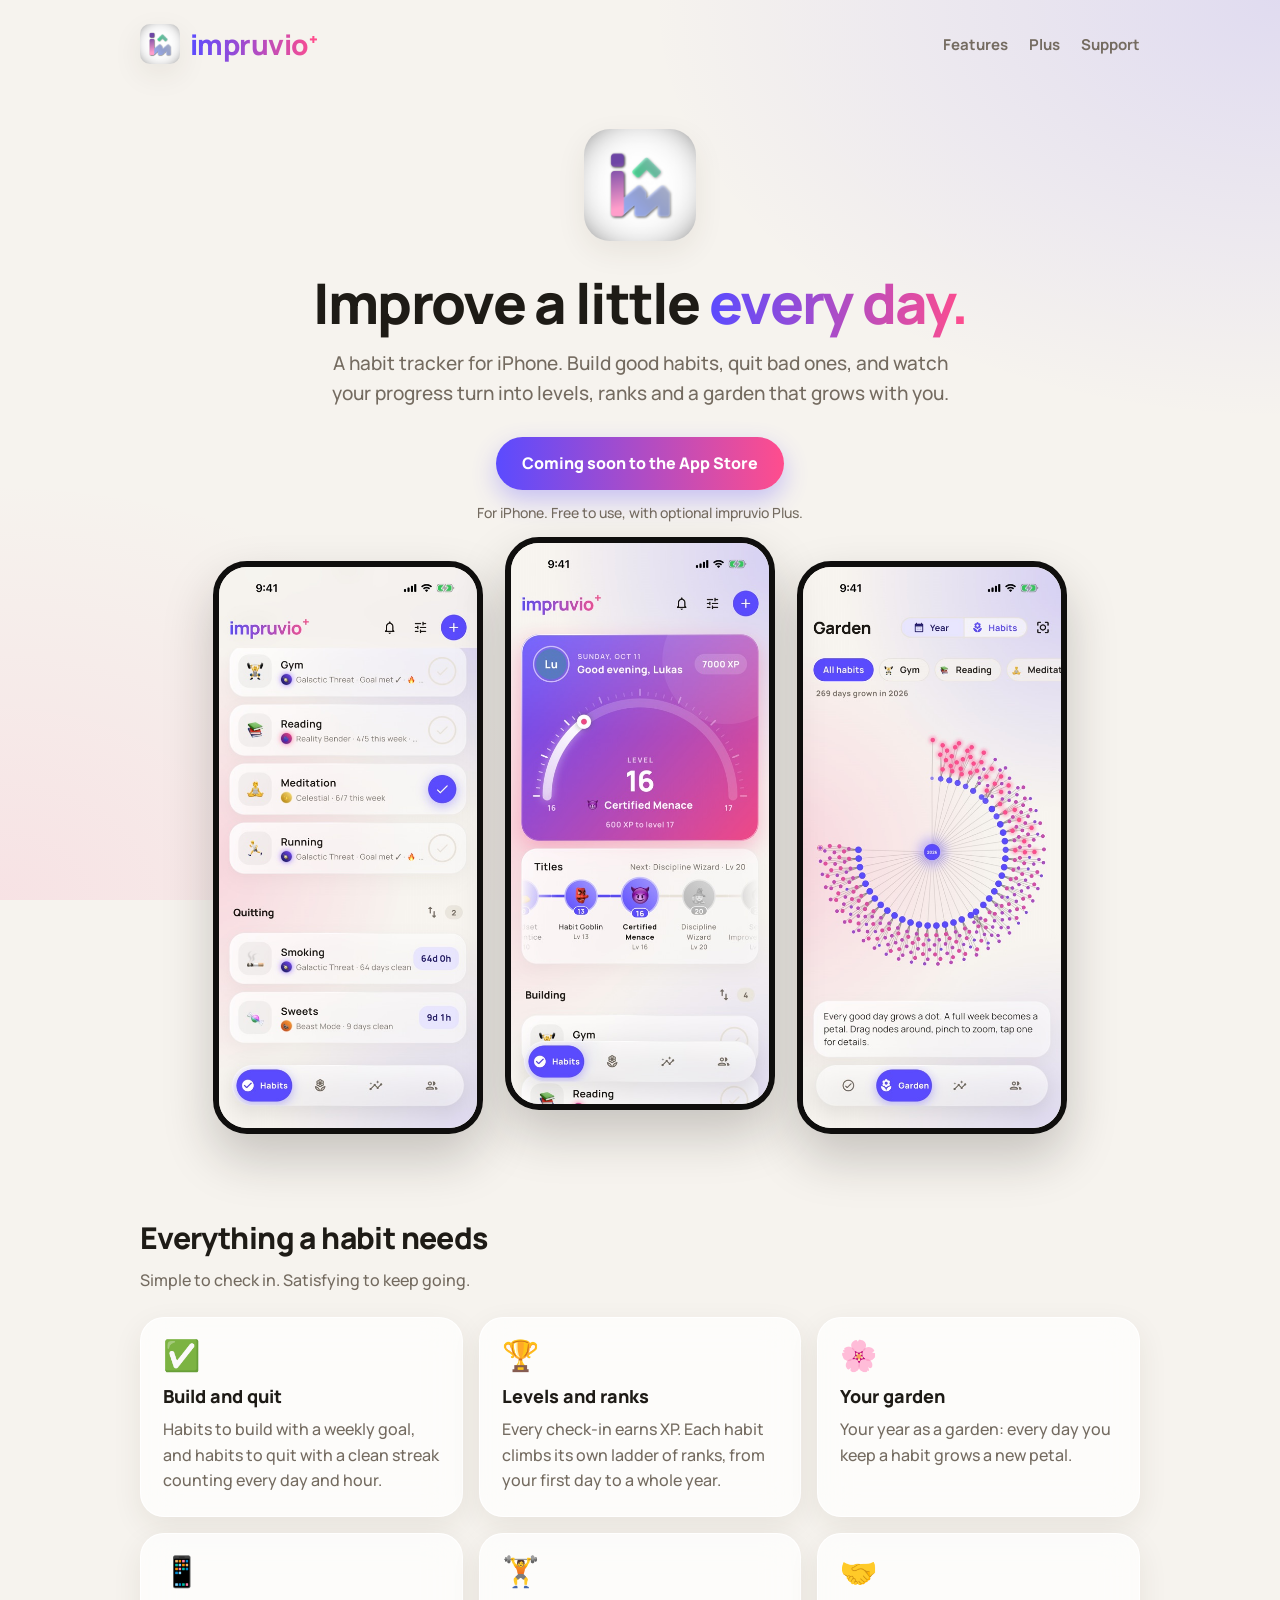
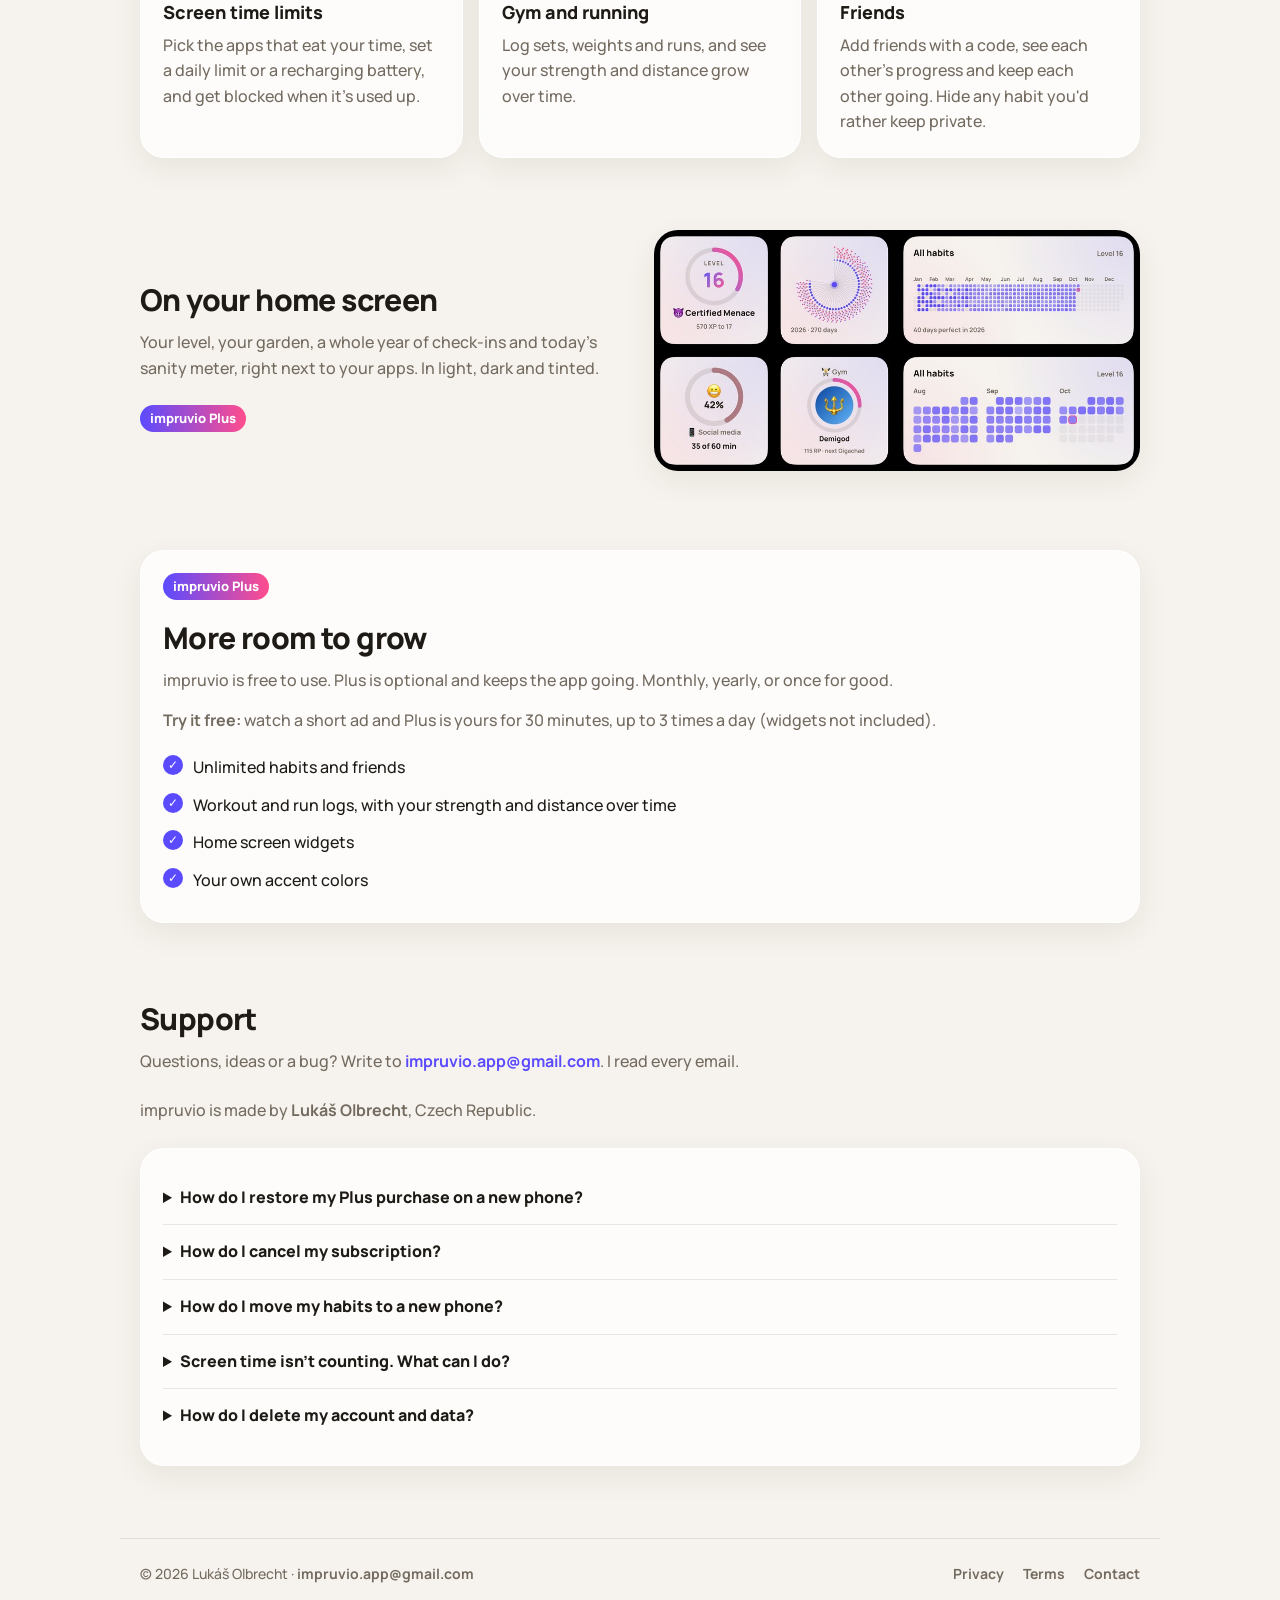
==== index.html @ 6f038782 "impruvio website Co-Authored-By: Claude Opus 5.5 <noreply@anthropic.com>" ====
<!doctype html>
<html lang="en">
  <head>
    <meta charset="utf-8" />
    <meta name="viewport" content="width=device-width, initial-scale=1" />
    <title>impruvio · Habit tracker with ranks, a garden and screen time limits</title>
    <meta
      name="description"
      content="impruvio is a habit tracker for iPhone that makes progress feel like a game: build good habits, quit bad ones, climb ranks, grow your garden and limit social media with screen time blocks."
    />
    <link rel="canonical" href="https://impruvio.app/" />
    <meta property="og:type" content="website" />
    <meta property="og:site_name" content="impruvio" />
    <meta property="og:title" content="impruvio · Habit tracker with ranks, a garden and screen time limits" />
    <meta property="og:description" content="Build good habits, quit bad ones, climb ranks and grow your garden. For iPhone." />
    <meta property="og:url" content="https://impruvio.app/" />
    <meta property="og:image" content="https://impruvio.app/img/og.jpg" />
    <meta property="og:image:width" content="1200" />
    <meta property="og:image:height" content="630" />
    <meta name="twitter:card" content="summary_large_image" />
    <meta name="twitter:image" content="https://impruvio.app/img/og.jpg" />
    <script type="application/ld+json">
      {
        "@context": "https://schema.org",
        "@type": "WebSite",
        "name": "impruvio",
        "alternateName": ["impruvio.app", "impruvio habit tracker"],
        "url": "https://impruvio.app/"
      }
    </script>
    <script type="application/ld+json">
      {
        "@context": "https://schema.org",
        "@type": "MobileApplication",
        "name": "impruvio",
        "url": "https://impruvio.app/",
        "image": "https://impruvio.app/img/logo-512.png",
        "description": "A habit tracker that makes progress feel like a game: build good habits, quit bad ones, climb ranks, grow your garden and limit social media with screen time blocks.",
        "operatingSystem": "iOS",
        "applicationCategory": "HealthApplication",
        "offers": { "@type": "Offer", "price": "0", "priceCurrency": "EUR" },
        "author": { "@type": "Person", "name": "Lukáš Olbrecht" },
        "email": "impruvio.app@gmail.com"
      }
    </script>
    <meta name="theme-color" content="#f6f3ee" media="(prefers-color-scheme: light)" />
    <meta name="theme-color" content="#131211" media="(prefers-color-scheme: dark)" />
    <link rel="icon" href="/favicon.ico" sizes="any" />
    <link rel="icon" type="image/png" sizes="48x48" href="/favicon-48.png" />
    <link rel="icon" type="image/png" sizes="96x96" href="/favicon-96.png" />
    <link rel="icon" type="image/png" sizes="192x192" href="/favicon-192.png" />
    <link rel="apple-touch-icon" href="apple-touch-icon.png" />
    <link rel="preconnect" href="https://fonts.googleapis.com" />
    <link rel="preconnect" href="https://fonts.gstatic.com" crossorigin />
    <link
      href="https://fonts.googleapis.com/css2?family=Manrope:wght@500;700;800&display=swap"
      rel="stylesheet"
    />
    <link rel="stylesheet" href="style.css" />
  </head>
  <body>
    <header>
      <div class="wrap">
        <a class="brand" href="./">
          <img src="img/icon.png" alt="" />
          <span class="wordmark">impruvio<sup>+</sup></span>
        </a>
        <nav>
          <a href="#features">Features</a>
          <a href="#plus">Plus</a>
          <a class="keep" href="#support">Support</a>
        </nav>
      </div>
    </header>

    <main>
      <div class="wrap hero">
        <img class="icon" src="img/icon.png" alt="impruvio app icon" />
        <h1>Improve a little <span class="gradient">every day.</span></h1>
        <p class="lead">
          A habit tracker for iPhone. Build good habits, quit bad ones, and
          watch your progress turn into levels, ranks and a garden that grows
          with you.
        </p>
        <!-- Replace with the App Store link once the app is live. -->
        <a class="button" href="#support">Coming soon to the App Store</a>
        <span class="note">For iPhone. Free to use, with optional impruvio Plus.</span>

        <div class="phones">
          <img
            src="img/habits_indigo_pink_light.jpg"
            alt="impruvio habits list with ranks and streaks"
            loading="lazy"
          />
          <img
            class="light-only"
            src="img/home_indigo_pink_light.jpg"
            alt="impruvio home screen with your level and titles"
          />
          <img
            class="dark-only"
            src="img/home_indigo_pink_dark.jpg"
            alt="impruvio home screen with your level and titles"
          />
          <img
            src="img/garden_indigo_pink_light.jpg"
            alt="impruvio garden: every day you keep a habit grows a petal"
            loading="lazy"
          />
        </div>
      </div>

      <section id="features">
        <div class="wrap">
          <h2>Everything a habit needs</h2>
          <p class="section-lead">Simple to check in. Satisfying to keep going.</p>
          <div class="grid">
            <div class="card">
              <div class="emoji">✅</div>
              <h3>Build and quit</h3>
              <p>
                Habits to build with a weekly goal, and habits to quit with a
                clean streak counting every day and hour.
              </p>
            </div>
            <div class="card">
              <div class="emoji">🏆</div>
              <h3>Levels and ranks</h3>
              <p>
                Every check-in earns XP. Each habit climbs its own ladder of
                ranks, from your first day to a whole year.
              </p>
            </div>
            <div class="card">
              <div class="emoji">🌸</div>
              <h3>Your garden</h3>
              <p>
                Your year as a garden: every day you keep a habit grows a new
                petal.
              </p>
            </div>
            <div class="card">
              <div class="emoji">📱</div>
              <h3>Screen time limits</h3>
              <p>
                Pick the apps that eat your time, set a daily limit or a
                recharging battery, and get blocked when it's used up.
              </p>
            </div>
            <div class="card">
              <div class="emoji">🏋️</div>
              <h3>Gym and running</h3>
              <p>
                Log sets, weights and runs, and see your strength and distance
                grow over time.
              </p>
            </div>
            <div class="card">
              <div class="emoji">🤝</div>
              <h3>Friends</h3>
              <p>
                Add friends with a code, see each other's progress and keep each
                other going. Hide any habit you'd rather keep private.
              </p>
            </div>
          </div>
        </div>
      </section>

      <section id="widgets">
        <div class="wrap split">
          <div>
            <h2>On your home screen</h2>
            <p class="section-lead">
              Your level, your garden, a whole year of check-ins and today's
              sanity meter, right next to your apps. In light, dark and tinted.
            </p>
            <span class="plus-tag">impruvio Plus</span>
          </div>
          <div>
            <img class="light-only" src="img/widgets_light.jpg" alt="impruvio home screen widgets" loading="lazy" />
            <img class="dark-only" src="img/widgets_dark.jpg" alt="impruvio home screen widgets" loading="lazy" />
          </div>
        </div>
      </section>

      <section id="plus">
        <div class="wrap">
          <div class="card">
            <span class="plus-tag">impruvio Plus</span>
            <h2 style="margin-top: 14px">More room to grow</h2>
            <p class="section-lead" style="margin-bottom: 0">
              impruvio is free to use. Plus is optional and keeps the app going.
              Monthly, yearly, or once for good.
            </p>
            <p style="margin: 14px 0 0">
              <strong>Try it free:</strong> watch a short ad and Plus is yours
              for 30 minutes, up to 3 times a day (widgets not included).
            </p>
            <ul class="ticks">
              <li>Unlimited habits and friends</li>
              <li>Workout and run logs, with your strength and distance over time</li>
              <li>Home screen widgets</li>
              <li>Your own accent colors</li>
            </ul>
          </div>
        </div>
      </section>

      <section id="support">
        <div class="wrap">
          <h2>Support</h2>
          <p class="section-lead">
            Questions, ideas or a bug? Write to
            <a href="mailto:impruvio.app@gmail.com">impruvio.app@gmail.com</a>.
            I read every email.
          </p>
          <p class="section-lead">
            impruvio is made by <strong>Lukáš Olbrecht</strong>, Czech
            Republic.
          </p>
          <div class="card">
            <details>
              <summary>How do I restore my Plus purchase on a new phone?</summary>
              <p>
                Open impruvio → Settings → impruvio Plus → Restore purchase,
                signed in with the same Apple ID you bought it with.
              </p>
            </details>
            <details>
              <summary>How do I cancel my subscription?</summary>
              <p>
                In impruvio → Settings → impruvio Plus → Manage subscription, or
                in the iPhone Settings app → your name → Subscriptions. Plus
                stays on until the end of the period you paid for.
              </p>
            </details>
            <details>
              <summary>How do I move my habits to a new phone?</summary>
              <p>
                Sign in (Settings → Account) with Apple, Google or email on
                both phones. Your habits sync automatically.
              </p>
            </details>
            <details>
              <summary>Screen time isn't counting. What can I do?</summary>
              <p>
                impruvio needs Screen Time access (it asks when you set the
                habit up). Check iPhone Settings → Screen Time → Apps with
                Screen Time Access → impruvio. Minutes are counted in small
                steps, so the number can lag behind by a few minutes.
              </p>
            </details>
            <details>
              <summary>How do I delete my account and data?</summary>
              <p>
                Settings → Account → Delete account. This removes your account
                and everything stored online. Deleting the app removes the data
                on your phone. See the <a href="privacy.html">privacy policy</a>.
              </p>
            </details>
          </div>
        </div>
      </section>
    </main>

    <footer>
      <div class="wrap">
        <span>© 2026 Lukáš Olbrecht · <a class="inline" href="mailto:impruvio.app@gmail.com">impruvio.app@gmail.com</a></span>
        <span>
          <a href="privacy.html">Privacy</a>
          <a href="terms.html">Terms</a>
          <a href="contact.html">Contact</a>
        </span>
      </div>
    </footer>
  </body>
</html>
---- style.css ----
/* impruvio: the app's look (lib/theme/app_theme.dart) on the web. */
:root {
  --bg: #f6f3ee;
  --ink: #1e1b16;
  --muted: #746b60;
  --card: rgba(255, 255, 255, 0.72);
  --card-border: rgba(255, 255, 255, 0.9);
  --line: rgba(59, 47, 30, 0.1);
  --accent1: #5b4bff;
  --accent2: #ff4d8d;
  --wash1: rgba(91, 75, 255, 0.14);
  --wash2: rgba(255, 77, 141, 0.1);
  --shadow: 0 10px 30px rgba(59, 47, 30, 0.08);
  --radius: 24px;
}

@media (prefers-color-scheme: dark) {
  :root {
    --bg: #131211;
    --ink: #f2ede6;
    --muted: #a39a8f;
    --card: rgba(255, 255, 255, 0.05);
    --card-border: rgba(255, 255, 255, 0.08);
    --line: rgba(255, 255, 255, 0.08);
    --accent1: #8a7fff;
    --accent2: #ff79a8;
    --wash1: rgba(138, 127, 255, 0.2);
    --wash2: rgba(255, 121, 168, 0.14);
    --shadow: 0 10px 30px rgba(0, 0, 0, 0.35);
  }
}

* {
  box-sizing: border-box;
}

html {
  -webkit-text-size-adjust: 100%;
}

body {
  margin: 0;
  font-family: "Manrope", system-ui, -apple-system, sans-serif;
  font-weight: 500;
  line-height: 1.6;
  color: var(--ink);
  background-color: var(--bg);
  /* The app's soft accent washes. */
  background-image:
    radial-gradient(900px 600px at 100% 0%, var(--wash1), transparent 70%),
    radial-gradient(800px 600px at 0% 100%, var(--wash2), transparent 70%);
  background-attachment: fixed;
  min-height: 100vh;
}

a {
  color: var(--accent1);
  font-weight: 700;
  text-decoration: none;
}

a:hover {
  text-decoration: underline;
}

.wrap {
  max-width: 1040px;
  margin: 0 auto;
  padding: 0 20px;
}

/* Header */
header {
  padding: 22px 0;
}

header .wrap {
  display: flex;
  align-items: center;
  justify-content: space-between;
  gap: 16px;
}

.brand {
  display: flex;
  align-items: center;
  gap: 10px;
  color: var(--ink);
}

.brand:hover {
  text-decoration: none;
}

.brand img {
  width: 40px;
  height: 40px;
  border-radius: 10px;
  box-shadow: var(--shadow);
}

.wordmark {
  font-size: 28px;
  font-weight: 800;
  letter-spacing: -0.02em;
  background: linear-gradient(90deg, var(--accent1), var(--accent2));
  -webkit-background-clip: text;
  background-clip: text;
  color: transparent;
}

.wordmark sup {
  font-size: 0.55em;
  color: var(--accent2);
  -webkit-text-fill-color: var(--accent2);
}

nav a {
  color: var(--muted);
  margin-left: 18px;
  font-size: 15px;
}

/* Hero */
.hero {
  text-align: center;
  padding: 40px 0 24px;
}

.hero .icon {
  width: 112px;
  height: 112px;
  border-radius: 26px;
  box-shadow: var(--shadow);
}

h1 {
  font-size: clamp(34px, 6vw, 56px);
  line-height: 1.1;
  font-weight: 800;
  letter-spacing: -0.03em;
  margin: 24px 0 14px;
}

.gradient {
  background: linear-gradient(90deg, var(--accent1), var(--accent2));
  -webkit-background-clip: text;
  background-clip: text;
  color: transparent;
}

.lead {
  font-size: 19px;
  color: var(--muted);
  max-width: 620px;
  margin: 0 auto 28px;
}

.button {
  display: inline-block;
  padding: 14px 26px;
  border-radius: 999px;
  color: #fff;
  font-weight: 800;
  background: linear-gradient(90deg, var(--accent1), var(--accent2));
  box-shadow: 0 10px 24px rgba(91, 75, 255, 0.3);
}

.button:hover {
  text-decoration: none;
  filter: brightness(1.05);
}

.note {
  display: block;
  margin-top: 12px;
  font-size: 14px;
  color: var(--muted);
}

/* Phone screenshots */
.phones {
  display: flex;
  justify-content: center;
  align-items: flex-end;
  gap: 22px;
  padding: 36px 0 20px;
}

.phones img {
  width: 30%;
  max-width: 270px;
  border-radius: 34px;
  border: 6px solid #0f0e0d;
  box-shadow: 0 24px 50px rgba(30, 27, 22, 0.22);
}

.phones img:nth-child(2) {
  transform: translateY(-24px);
}

/* Cards */
section {
  padding: 36px 0;
}

h2 {
  font-size: 30px;
  font-weight: 800;
  letter-spacing: -0.02em;
  margin: 0 0 6px;
}

.section-lead {
  color: var(--muted);
  margin: 0 0 24px;
}

.grid {
  display: grid;
  grid-template-columns: repeat(auto-fit, minmax(240px, 1fr));
  gap: 16px;
}

.card {
  background: var(--card);
  border: 1px solid var(--card-border);
  border-radius: var(--radius);
  padding: 22px;
  box-shadow: var(--shadow);
  backdrop-filter: blur(18px);
  -webkit-backdrop-filter: blur(18px);
}

.card .emoji {
  font-size: 30px;
  line-height: 1;
}

.card h3 {
  font-size: 18px;
  font-weight: 800;
  margin: 12px 0 6px;
}

.card p {
  margin: 0;
  color: var(--muted);
}

.split {
  display: grid;
  grid-template-columns: 1fr 1fr;
  gap: 28px;
  align-items: center;
}

.split img {
  width: 100%;
  border-radius: var(--radius);
  box-shadow: var(--shadow);
}

.plus-tag {
  display: inline-block;
  padding: 3px 10px;
  border-radius: 999px;
  font-size: 13px;
  font-weight: 800;
  color: #fff;
  background: linear-gradient(90deg, var(--accent1), var(--accent2));
}

ul.ticks {
  list-style: none;
  padding: 0;
  margin: 16px 0 0;
}

ul.ticks li {
  padding: 6px 0 6px 30px;
  position: relative;
}

ul.ticks li::before {
  content: "✓";
  position: absolute;
  left: 0;
  top: 6px;
  width: 20px;
  height: 20px;
  border-radius: 50%;
  font-size: 12px;
  font-weight: 800;
  line-height: 20px;
  text-align: center;
  color: #fff;
  background: var(--accent1);
}

/* FAQ */
details {
  border-top: 1px solid var(--line);
  padding: 14px 0;
}

details:first-of-type {
  border-top: none;
}

summary {
  cursor: pointer;
  font-weight: 800;
}

details p {
  color: var(--muted);
  margin: 10px 0 0;
}

/* Legal pages */
.doc {
  max-width: 760px;
  margin: 10px auto 40px;
}

.doc h1 {
  font-size: clamp(30px, 5vw, 42px);
  margin-top: 10px;
}

.doc h2 {
  font-size: 22px;
  margin-top: 30px;
}

.doc p,
.doc li {
  color: var(--ink);
}

.doc .muted {
  color: var(--muted);
}

.doc table {
  width: 100%;
  border-collapse: collapse;
  font-size: 15px;
}

.doc th,
.doc td {
  text-align: left;
  vertical-align: top;
  padding: 10px 8px;
  border-top: 1px solid var(--line);
}

/* Footer */
footer {
  padding: 36px 0 48px;
  color: var(--muted);
  font-size: 14px;
}

footer .wrap {
  display: flex;
  flex-wrap: wrap;
  justify-content: space-between;
  gap: 12px;
  border-top: 1px solid var(--line);
  padding-top: 24px;
}

footer a {
  color: var(--muted);
  margin-left: 16px;
}

footer a.inline {
  margin-left: 0;
}

/* Light/dark pictures */
.dark-only {
  display: none;
}

@media (prefers-color-scheme: dark) {
  .light-only {
    display: none;
  }

  .dark-only {
    display: block;
  }
}

@media (max-width: 720px) {
  h1 {
    font-size: 30px;
  }

  .lead {
    font-size: 17px;
  }

  nav a:not(.keep) {
    display: none;
  }

  .phones {
    gap: 10px;
  }

  .phones img {
    border-radius: 22px;
    border-width: 4px;
  }

  .split {
    grid-template-columns: 1fr;
  }

  footer a {
    margin: 0 16px 0 0;
  }
}
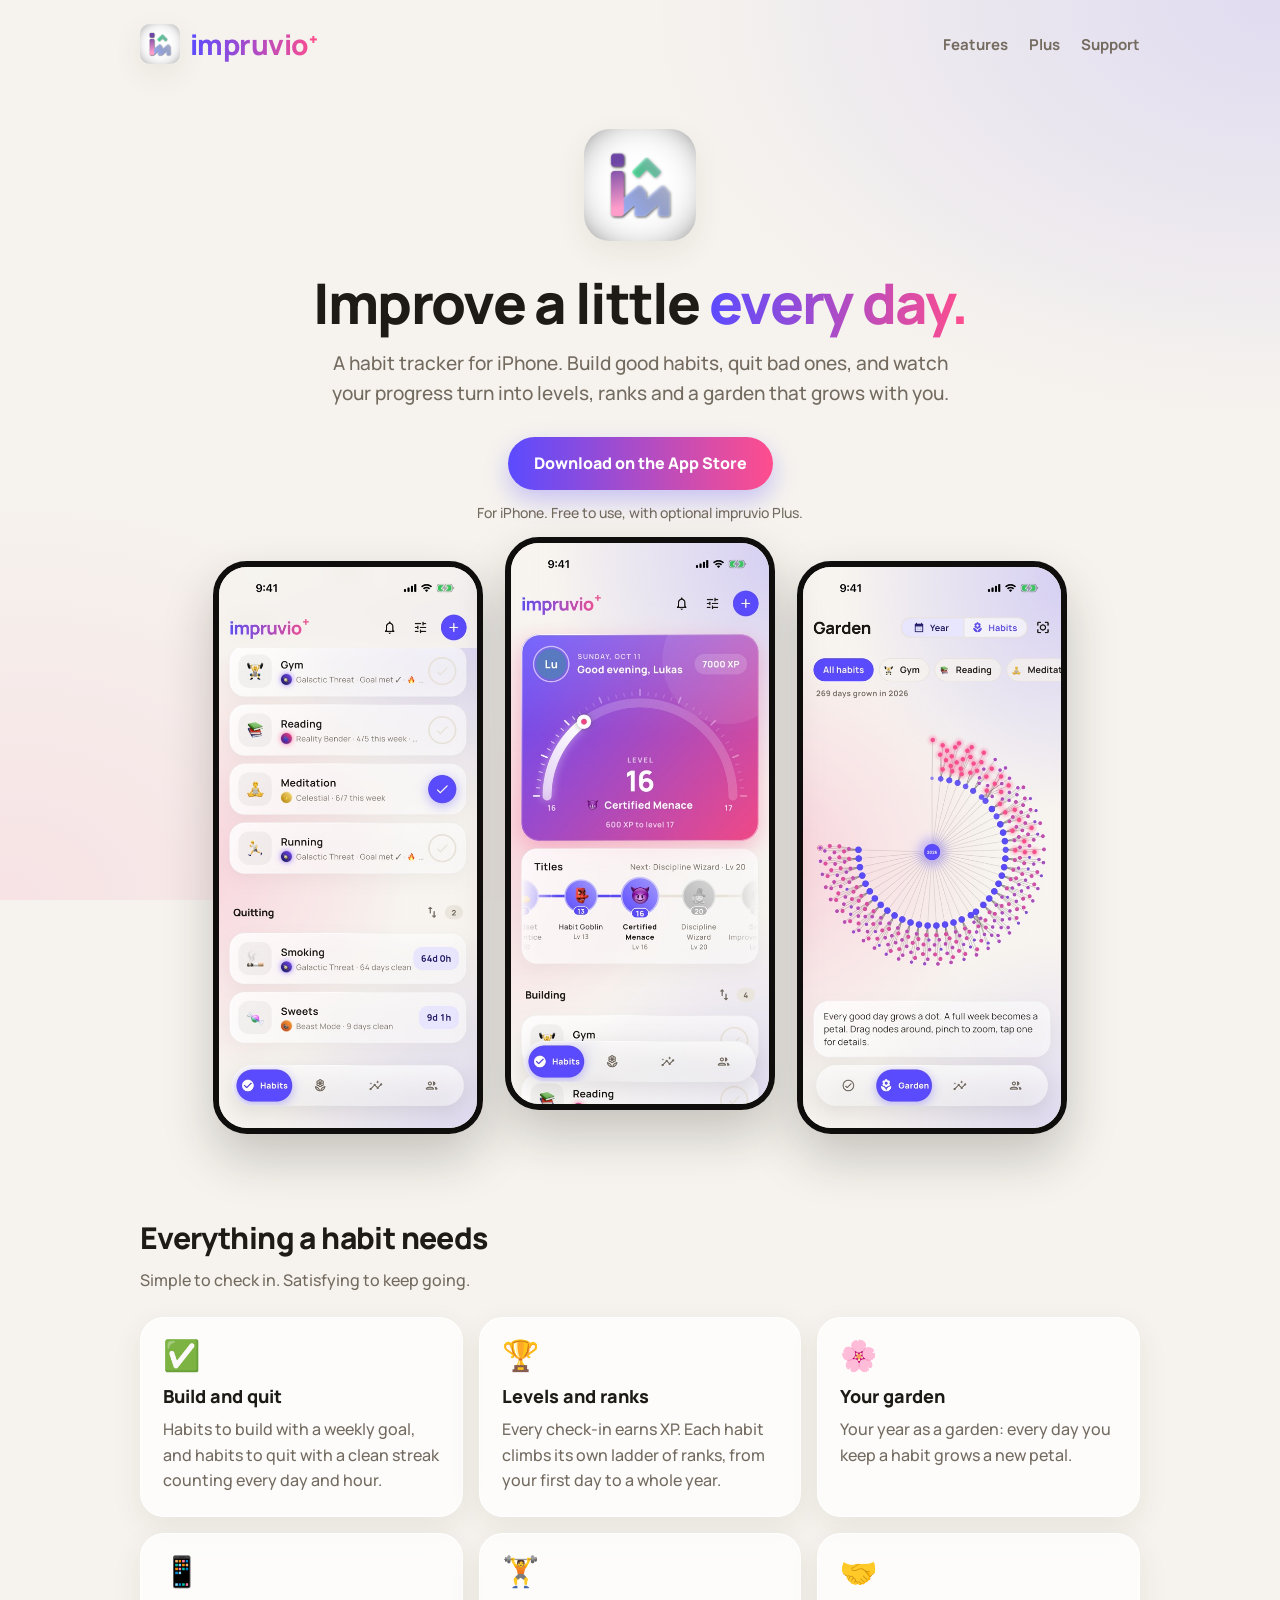
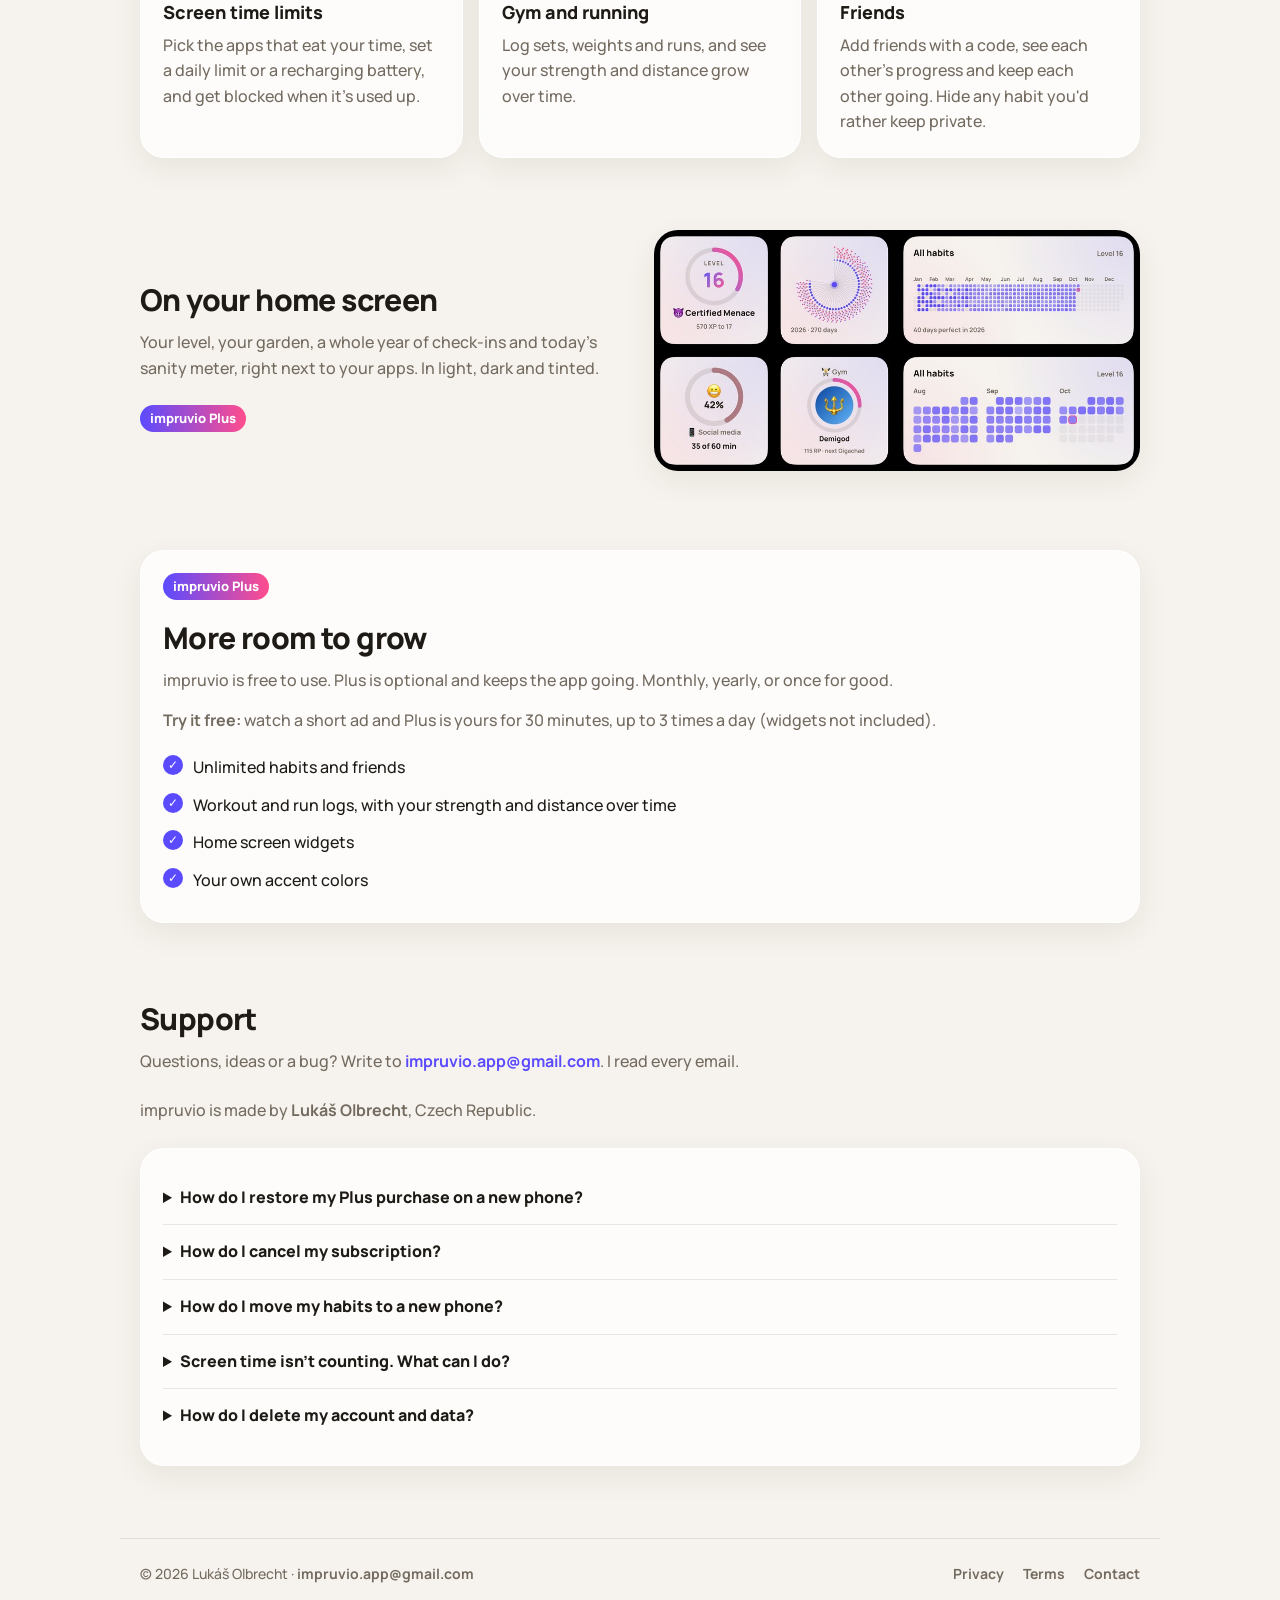
==== commit 07f17c1e: "App Store link on the home page Co-Authored-By: Claude Opus 5.5 <noreply@anthropic.com>" ====
--- a/index.html
+++ b/index.html
@@ -39,6 +39,7 @@
         "operatingSystem": "iOS",
         "applicationCategory": "HealthApplication",
         "offers": { "@type": "Offer", "price": "0", "priceCurrency": "EUR" },
+        "downloadUrl": "https://apps.apple.com/app/id6822714865",
         "author": { "@type": "Person", "name": "Lukáš Olbrecht" },
         "email": "impruvio.app@gmail.com"
       }
@@ -82,8 +83,7 @@
           watch your progress turn into levels, ranks and a garden that grows
           with you.
         </p>
-        <!-- Replace with the App Store link once the app is live. -->
-        <a class="button" href="#support">Coming soon to the App Store</a>
+        <a class="button" href="https://apps.apple.com/app/id6822714865">Download on the App Store</a>
         <span class="note">For iPhone. Free to use, with optional impruvio Plus.</span>
 
         <div class="phones">
